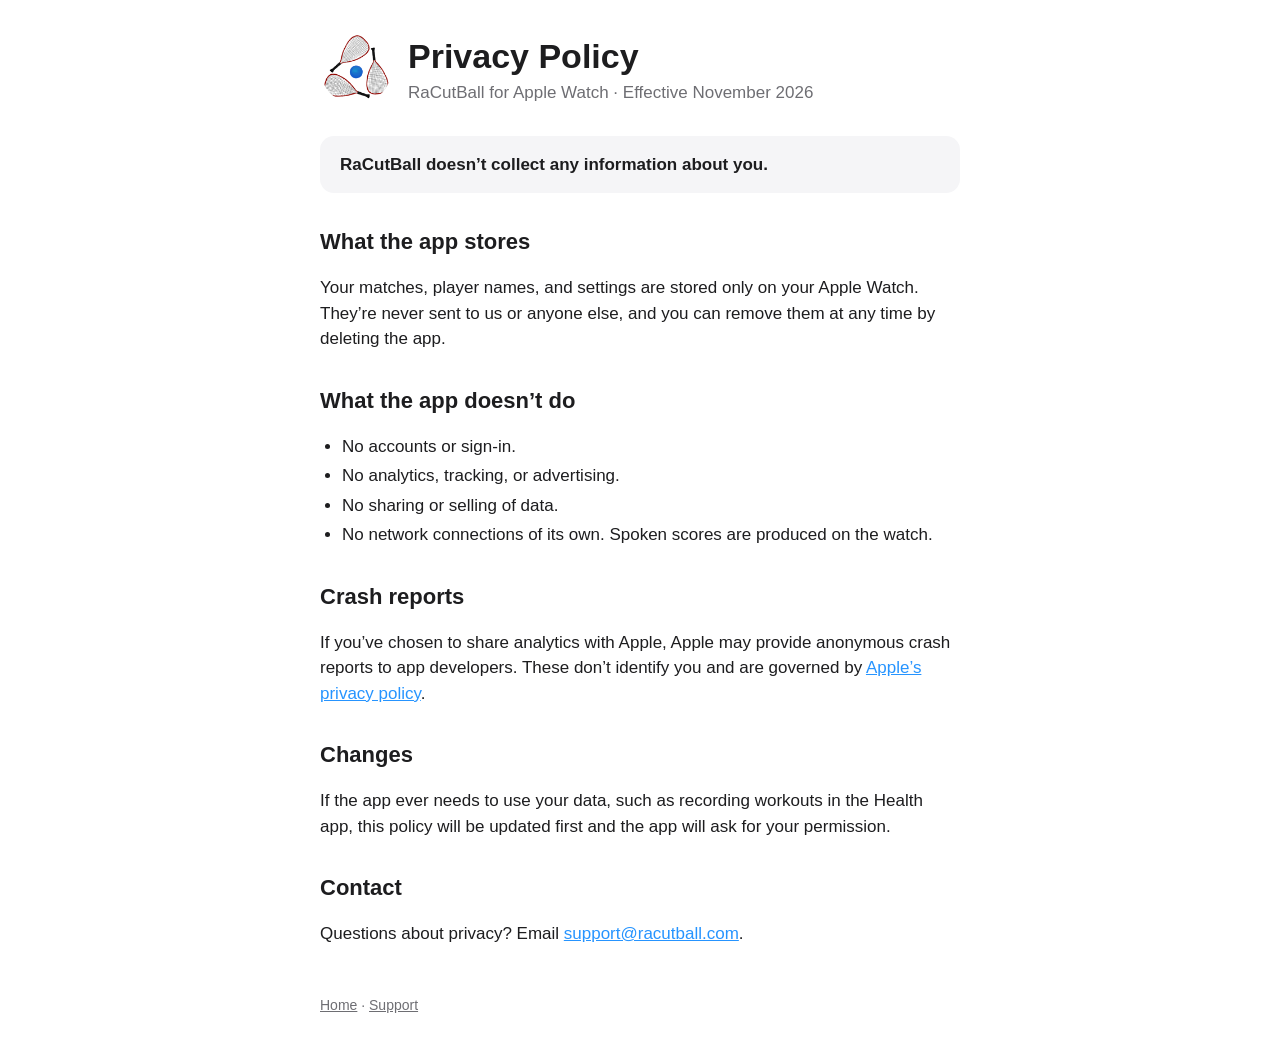
==== privacy/index.html @ 59e83335 "RaCutBall site: home, support, and privacy pages Co-Authored-By: Claude Opus 5.5 <noreply@anthropic." ====
<!DOCTYPE html>
<html lang="en">
<head>
    <meta charset="utf-8">
    <meta name="viewport" content="width=device-width, initial-scale=1">
    <title>RaCutBall Privacy Policy</title>
    <link rel="icon" href="/favicon.png">
    <link rel="stylesheet" href="/style.css">
</head>
<body>
<main>
    <header>
        <a href="/"><img src="/icon.png" alt="RaCutBall"></a>
        <div>
            <h1>Privacy Policy</h1>
            <p class="tagline">RaCutBall for Apple Watch · Effective November 2026</p>
        </div>
    </header>

    <div class="panel">
        <strong>RaCutBall doesn’t collect any information about you.</strong>
    </div>

    <h2>What the app stores</h2>
    <p>Your matches, player names, and settings are stored only on your Apple Watch. They’re
        never sent to us or anyone else, and you can remove them at any time by deleting
        the app.</p>

    <h2>What the app doesn’t do</h2>
    <ul>
        <li>No accounts or sign-in.</li>
        <li>No analytics, tracking, or advertising.</li>
        <li>No sharing or selling of data.</li>
        <li>No network connections of its own. Spoken scores are produced on the watch.</li>
    </ul>

    <h2>Crash reports</h2>
    <p>If you’ve chosen to share analytics with Apple, Apple may provide anonymous crash
        reports to app developers. These don’t identify you and are governed by
        <a href="https://www.apple.com/legal/privacy/">Apple’s privacy policy</a>.</p>

    <h2>Changes</h2>
    <p>If the app ever needs to use your data, such as recording workouts in the Health app,
        this policy will be updated first and the app will ask for your permission.</p>

    <h2>Contact</h2>
    <p>Questions about privacy? Email
        <a href="mailto:support@racutball.com">support@racutball.com</a>.</p>

    <footer>
        <a href="/">Home</a> · <a href="/support/">Support</a>
    </footer>
</main>
</body>
</html>
---- style.css ----
:root {
    --accent: rgb(38, 148, 255);
    --text: #1d1d1f;
    --secondary: #6e6e73;
    --background: #ffffff;
    --panel: #f5f5f7;
    color-scheme: light dark;
}

@media (prefers-color-scheme: dark) {
    :root {
        --text: #f5f5f7;
        --secondary: #a1a1a6;
        --background: #000000;
        --panel: #1c1c1e;
    }
}

* { box-sizing: border-box; }

body {
    margin: 0;
    font: 17px/1.5 -apple-system, BlinkMacSystemFont, "Helvetica Neue", sans-serif;
    color: var(--text);
    background: var(--background);
}

main {
    max-width: 680px;
    margin: 0 auto;
    padding: 32px 20px 48px;
}

header {
    display: flex;
    align-items: center;
    gap: 16px;
    margin-bottom: 24px;
}

header img {
    width: 72px;
    height: 72px;
    border-radius: 50%;
}

header a { color: inherit; text-decoration: none; }

h1 { font-size: 34px; margin: 0; line-height: 1.1; }
h2 { font-size: 22px; margin: 32px 0 8px; }
h3 { font-size: 17px; margin: 20px 0 4px; }

.tagline { color: var(--secondary); margin: 4px 0 0; }

a { color: var(--accent); }

ul { padding-left: 22px; }
li { margin: 4px 0; }

.panel {
    background: var(--panel);
    border-radius: 14px;
    padding: 16px 20px;
    margin: 20px 0;
}

footer {
    margin-top: 48px;
    color: var(--secondary);
    font-size: 14px;
}

footer a { color: var(--secondary); }
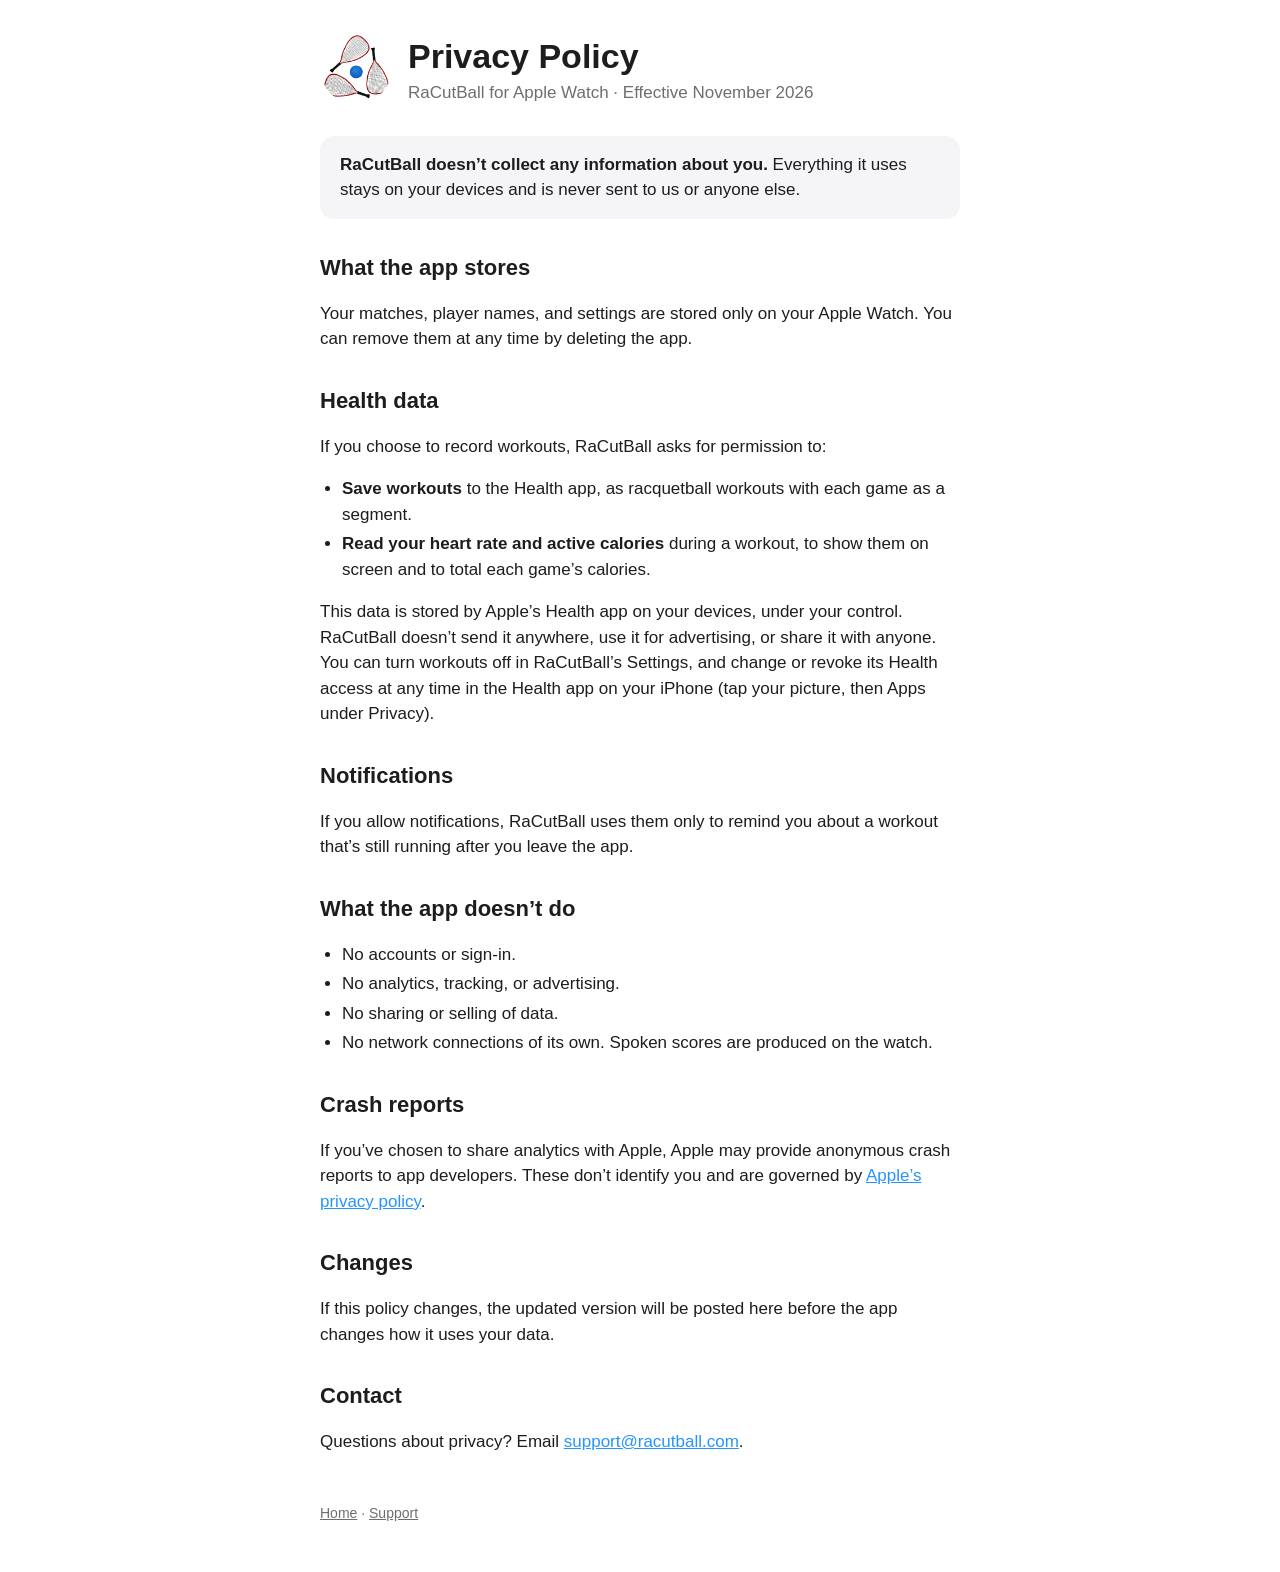
==== commit 869ee3c2: "Describe workouts: features, support, and Health data in the privacy policy Co-Authored-By: Claude O" ====
--- a/privacy/index.html
+++ b/privacy/index.html
@@ -18,13 +18,29 @@
     </header>
 
     <div class="panel">
-        <strong>RaCutBall doesn’t collect any information about you.</strong>
+        <strong>RaCutBall doesn’t collect any information about you.</strong> Everything it uses
+        stays on your devices and is never sent to us or anyone else.
     </div>
 
     <h2>What the app stores</h2>
-    <p>Your matches, player names, and settings are stored only on your Apple Watch. They’re
-        never sent to us or anyone else, and you can remove them at any time by deleting
-        the app.</p>
+    <p>Your matches, player names, and settings are stored only on your Apple Watch. You can
+        remove them at any time by deleting the app.</p>
+
+    <h2>Health data</h2>
+    <p>If you choose to record workouts, RaCutBall asks for permission to:</p>
+    <ul>
+        <li><strong>Save workouts</strong> to the Health app, as racquetball workouts with each game as a segment.</li>
+        <li><strong>Read your heart rate and active calories</strong> during a workout, to show them on screen
+            and to total each game’s calories.</li>
+    </ul>
+    <p>This data is stored by Apple’s Health app on your devices, under your control. RaCutBall
+        doesn’t send it anywhere, use it for advertising, or share it with anyone. You can turn
+        workouts off in RaCutBall’s Settings, and change or revoke its Health access at any time in
+        the Health app on your iPhone (tap your picture, then Apps under Privacy).</p>
+
+    <h2>Notifications</h2>
+    <p>If you allow notifications, RaCutBall uses them only to remind you about a workout that’s
+        still running after you leave the app.</p>
 
     <h2>What the app doesn’t do</h2>
     <ul>
@@ -40,8 +56,8 @@
         <a href="https://www.apple.com/legal/privacy/">Apple’s privacy policy</a>.</p>
 
     <h2>Changes</h2>
-    <p>If the app ever needs to use your data, such as recording workouts in the Health app,
-        this policy will be updated first and the app will ask for your permission.</p>
+    <p>If this policy changes, the updated version will be posted here before the app changes
+        how it uses your data.</p>
 
     <h2>Contact</h2>
     <p>Questions about privacy? Email
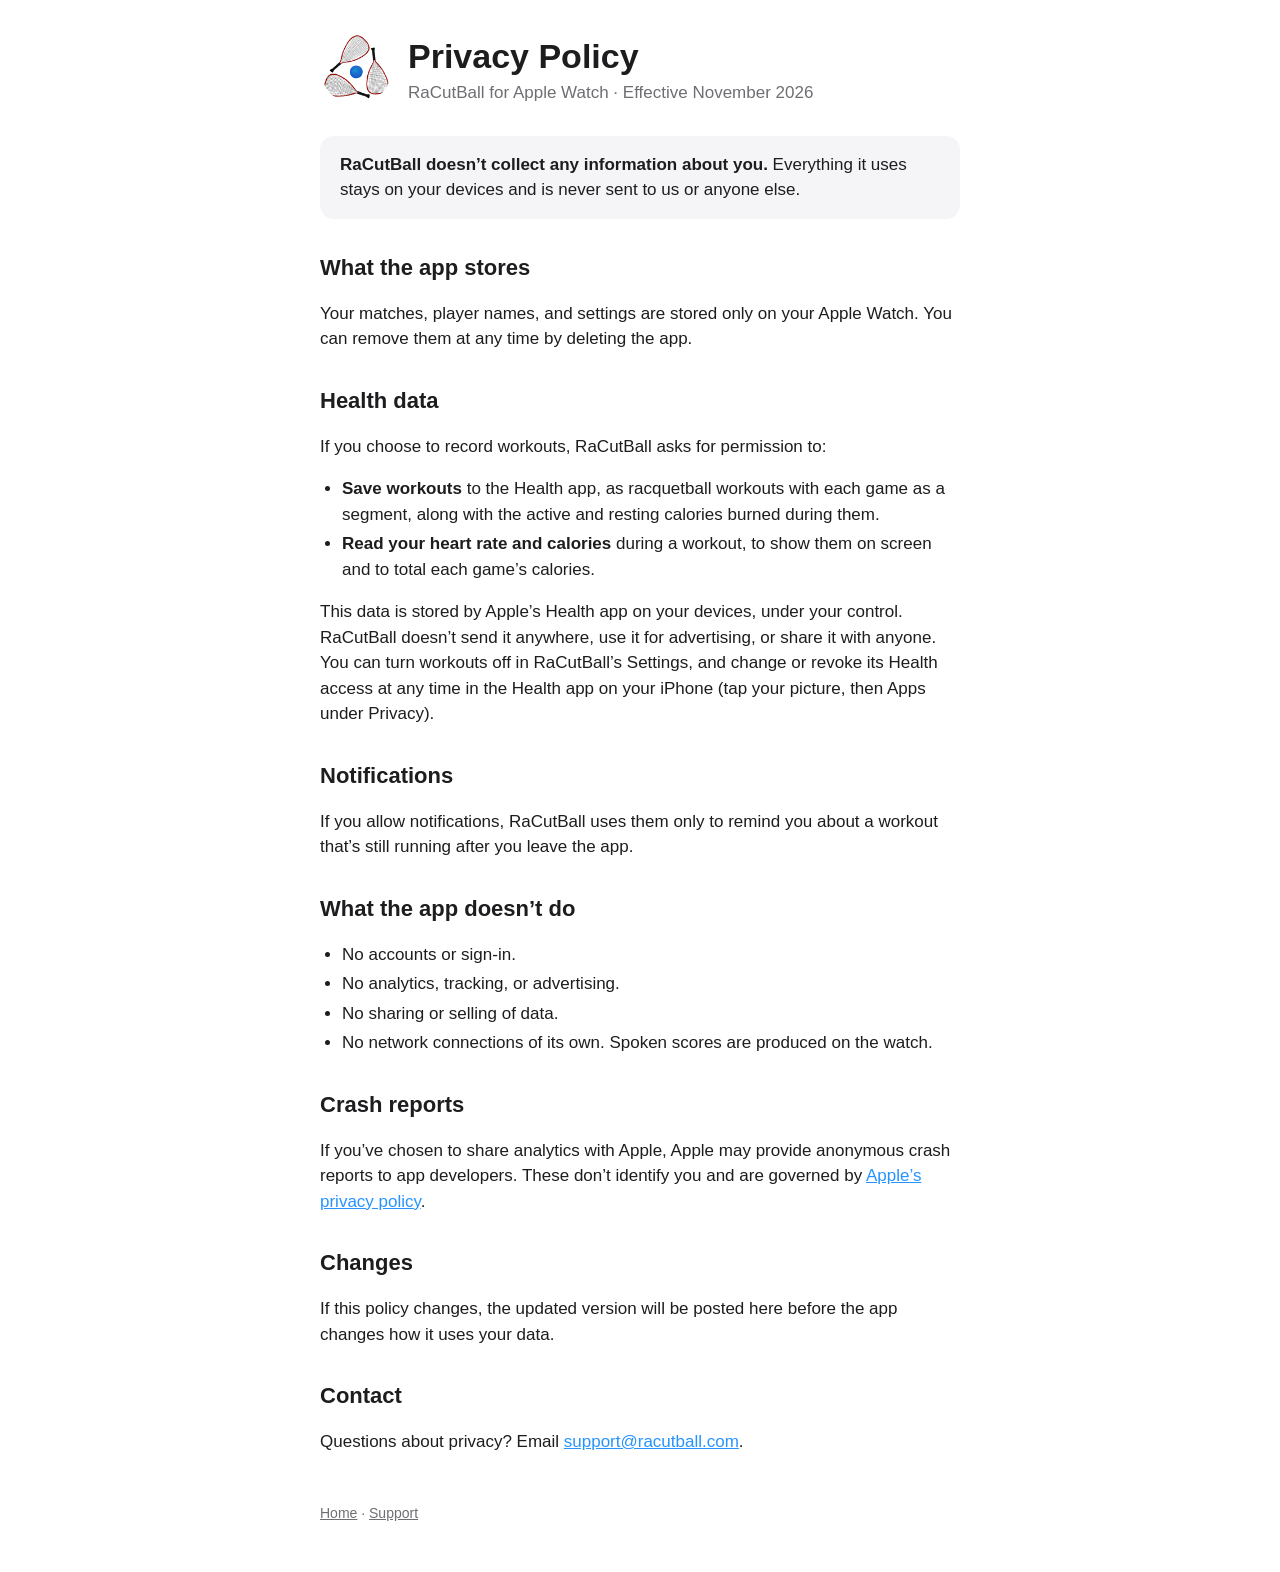
==== commit 5241e330: "Mention resting calories in the privacy policy Co-Authored-By: Claude Opus 5.5 <noreply@anthropic.co" ====
--- a/privacy/index.html
+++ b/privacy/index.html
@@ -29,8 +29,9 @@
     <h2>Health data</h2>
     <p>If you choose to record workouts, RaCutBall asks for permission to:</p>
     <ul>
-        <li><strong>Save workouts</strong> to the Health app, as racquetball workouts with each game as a segment.</li>
-        <li><strong>Read your heart rate and active calories</strong> during a workout, to show them on screen
+        <li><strong>Save workouts</strong> to the Health app, as racquetball workouts with each game as a
+            segment, along with the active and resting calories burned during them.</li>
+        <li><strong>Read your heart rate and calories</strong> during a workout, to show them on screen
             and to total each game’s calories.</li>
     </ul>
     <p>This data is stored by Apple’s Health app on your devices, under your control. RaCutBall
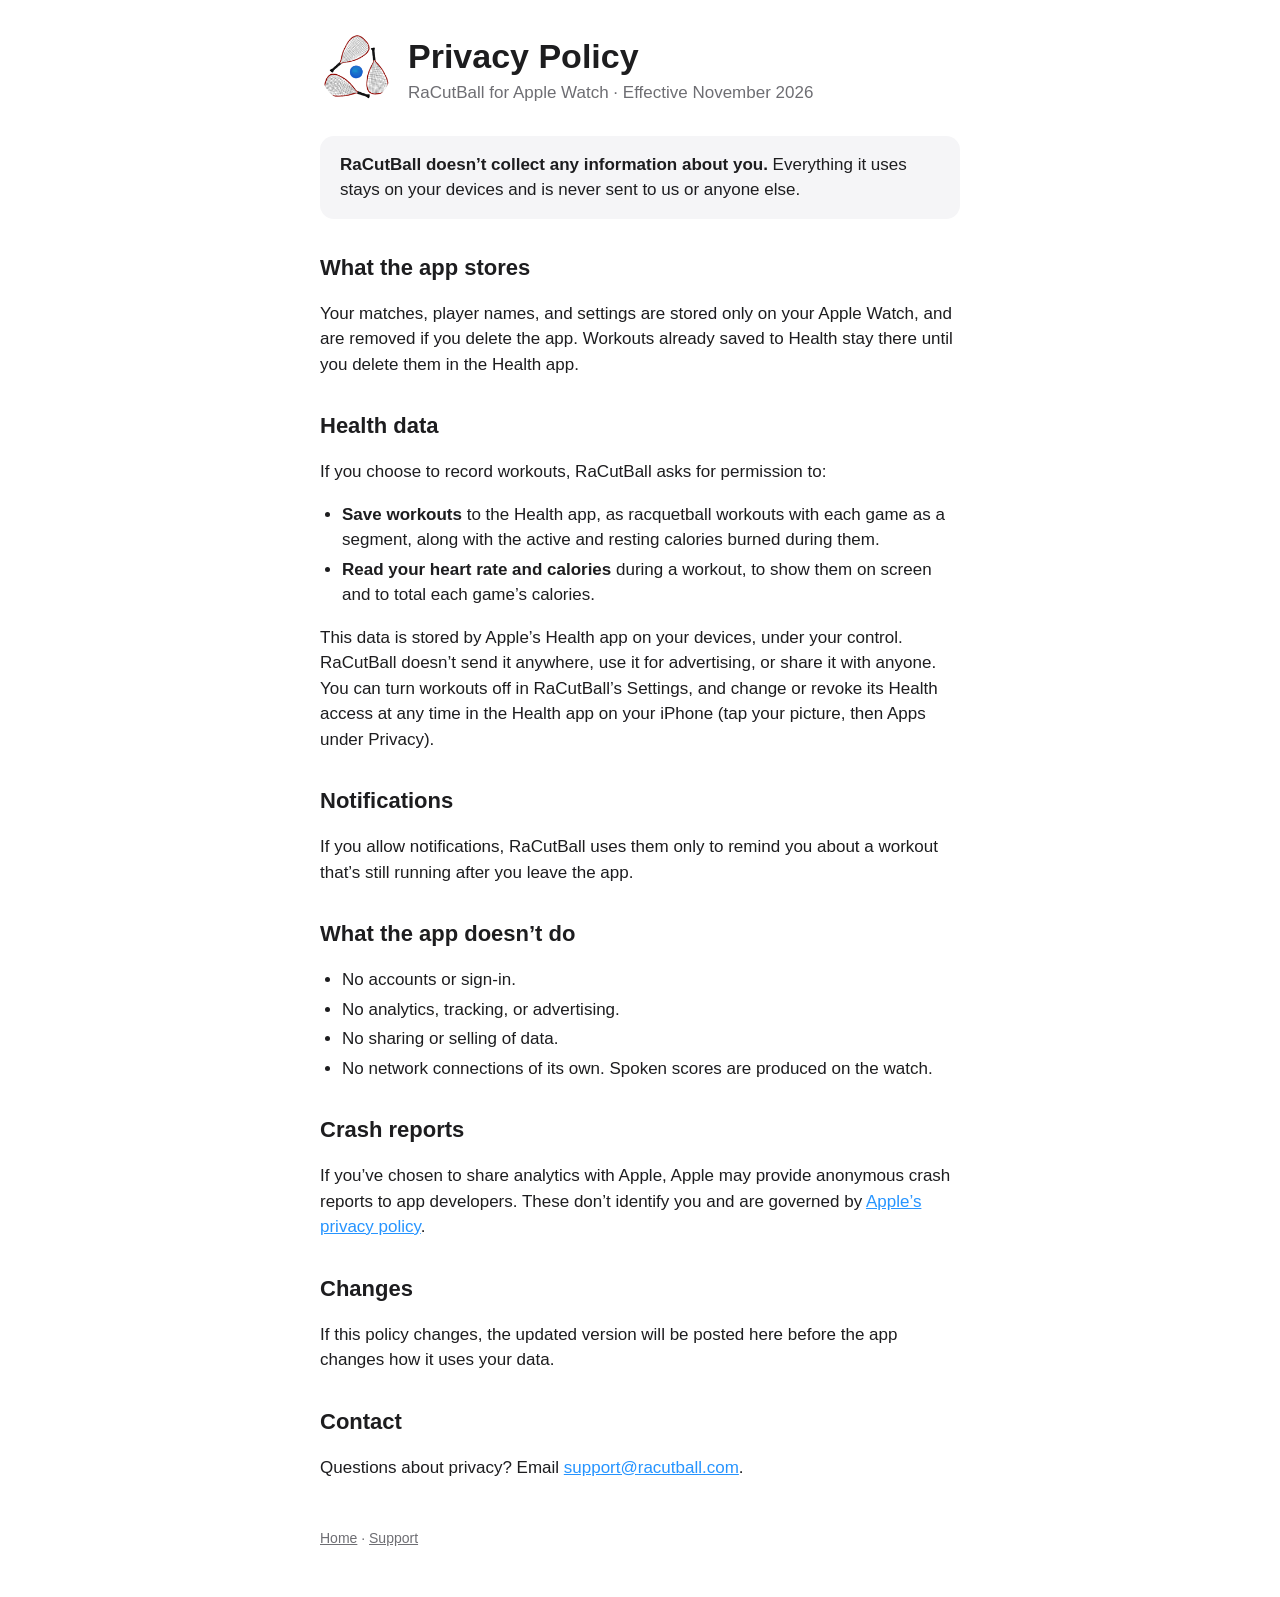
==== commit 7278199a: "Privacy: Health workouts stay after deleting the app Co-Authored-By: Claude Opus 5.5 <noreply@anthro" ====
--- a/privacy/index.html
+++ b/privacy/index.html
@@ -23,8 +23,9 @@
     </div>
 
     <h2>What the app stores</h2>
-    <p>Your matches, player names, and settings are stored only on your Apple Watch. You can
-        remove them at any time by deleting the app.</p>
+    <p>Your matches, player names, and settings are stored only on your Apple Watch, and are
+        removed if you delete the app. Workouts already saved to Health stay there until you
+        delete them in the Health app.</p>
 
     <h2>Health data</h2>
     <p>If you choose to record workouts, RaCutBall asks for permission to:</p>
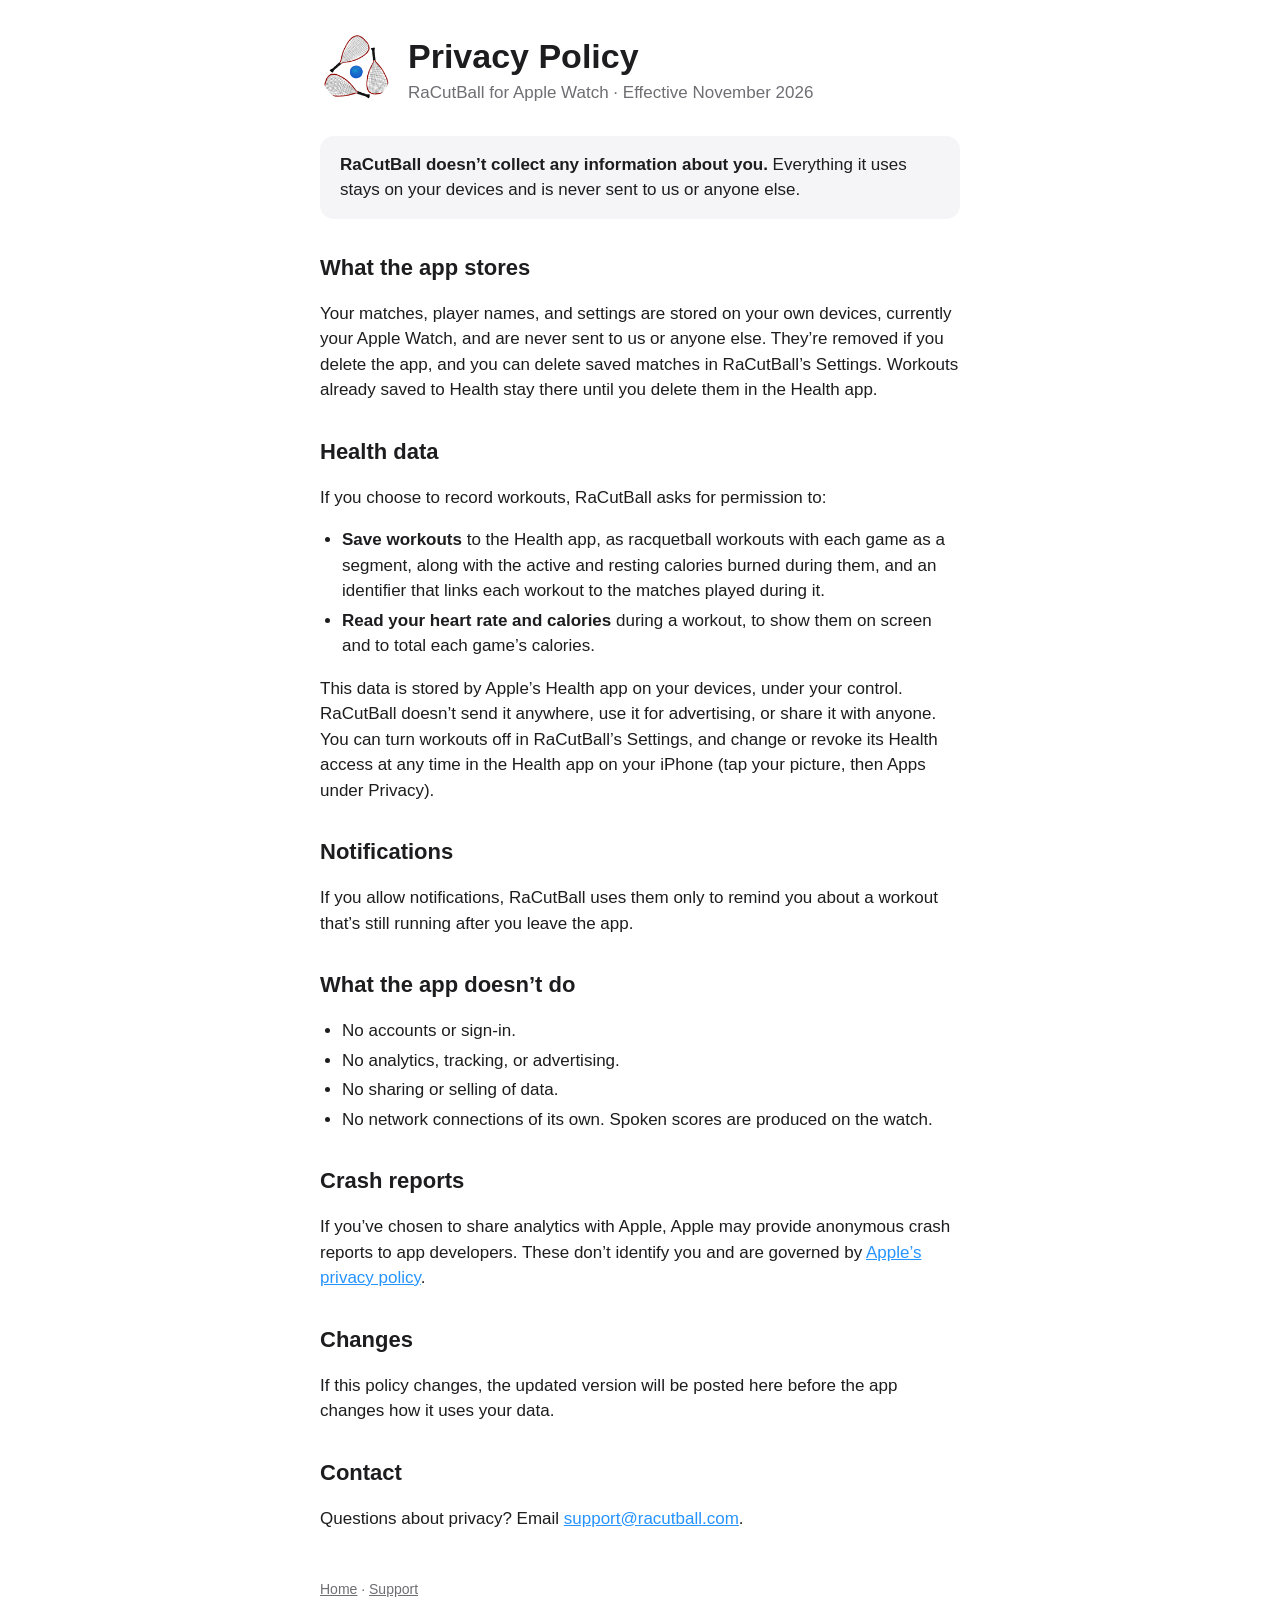
==== commit 18ac7ff7: "Document build 2: rules, Best of 3, crown scoring, saved matches Privacy: data stays on your own dev" ====
--- a/privacy/index.html
+++ b/privacy/index.html
@@ -23,15 +23,17 @@
     </div>
 
     <h2>What the app stores</h2>
-    <p>Your matches, player names, and settings are stored only on your Apple Watch, and are
-        removed if you delete the app. Workouts already saved to Health stay there until you
-        delete them in the Health app.</p>
+    <p>Your matches, player names, and settings are stored on your own devices, currently
+        your Apple Watch, and are never sent to us or anyone else. They’re removed if you
+        delete the app, and you can delete saved matches in RaCutBall’s Settings. Workouts
+        already saved to Health stay there until you delete them in the Health app.</p>
 
     <h2>Health data</h2>
     <p>If you choose to record workouts, RaCutBall asks for permission to:</p>
     <ul>
         <li><strong>Save workouts</strong> to the Health app, as racquetball workouts with each game as a
-            segment, along with the active and resting calories burned during them.</li>
+            segment, along with the active and resting calories burned during them, and an
+            identifier that links each workout to the matches played during it.</li>
         <li><strong>Read your heart rate and calories</strong> during a workout, to show them on screen
             and to total each game’s calories.</li>
     </ul>
